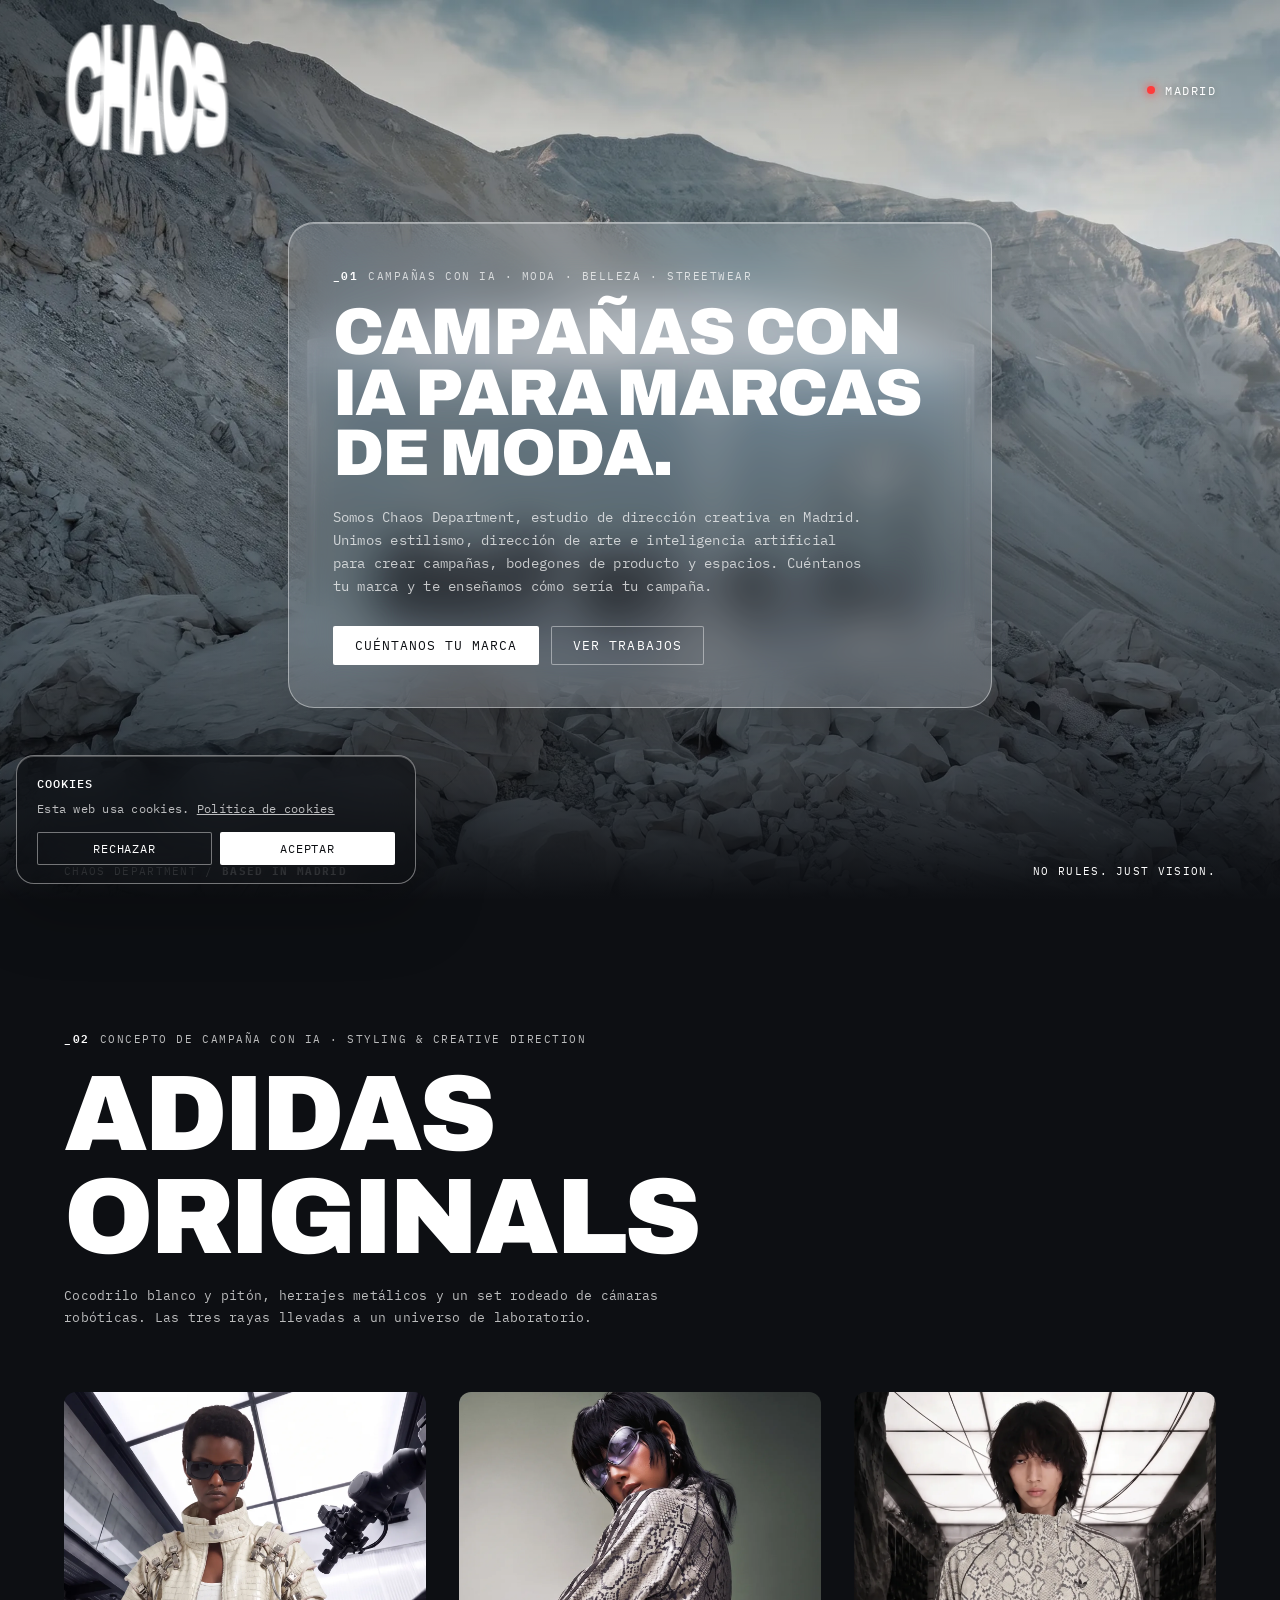
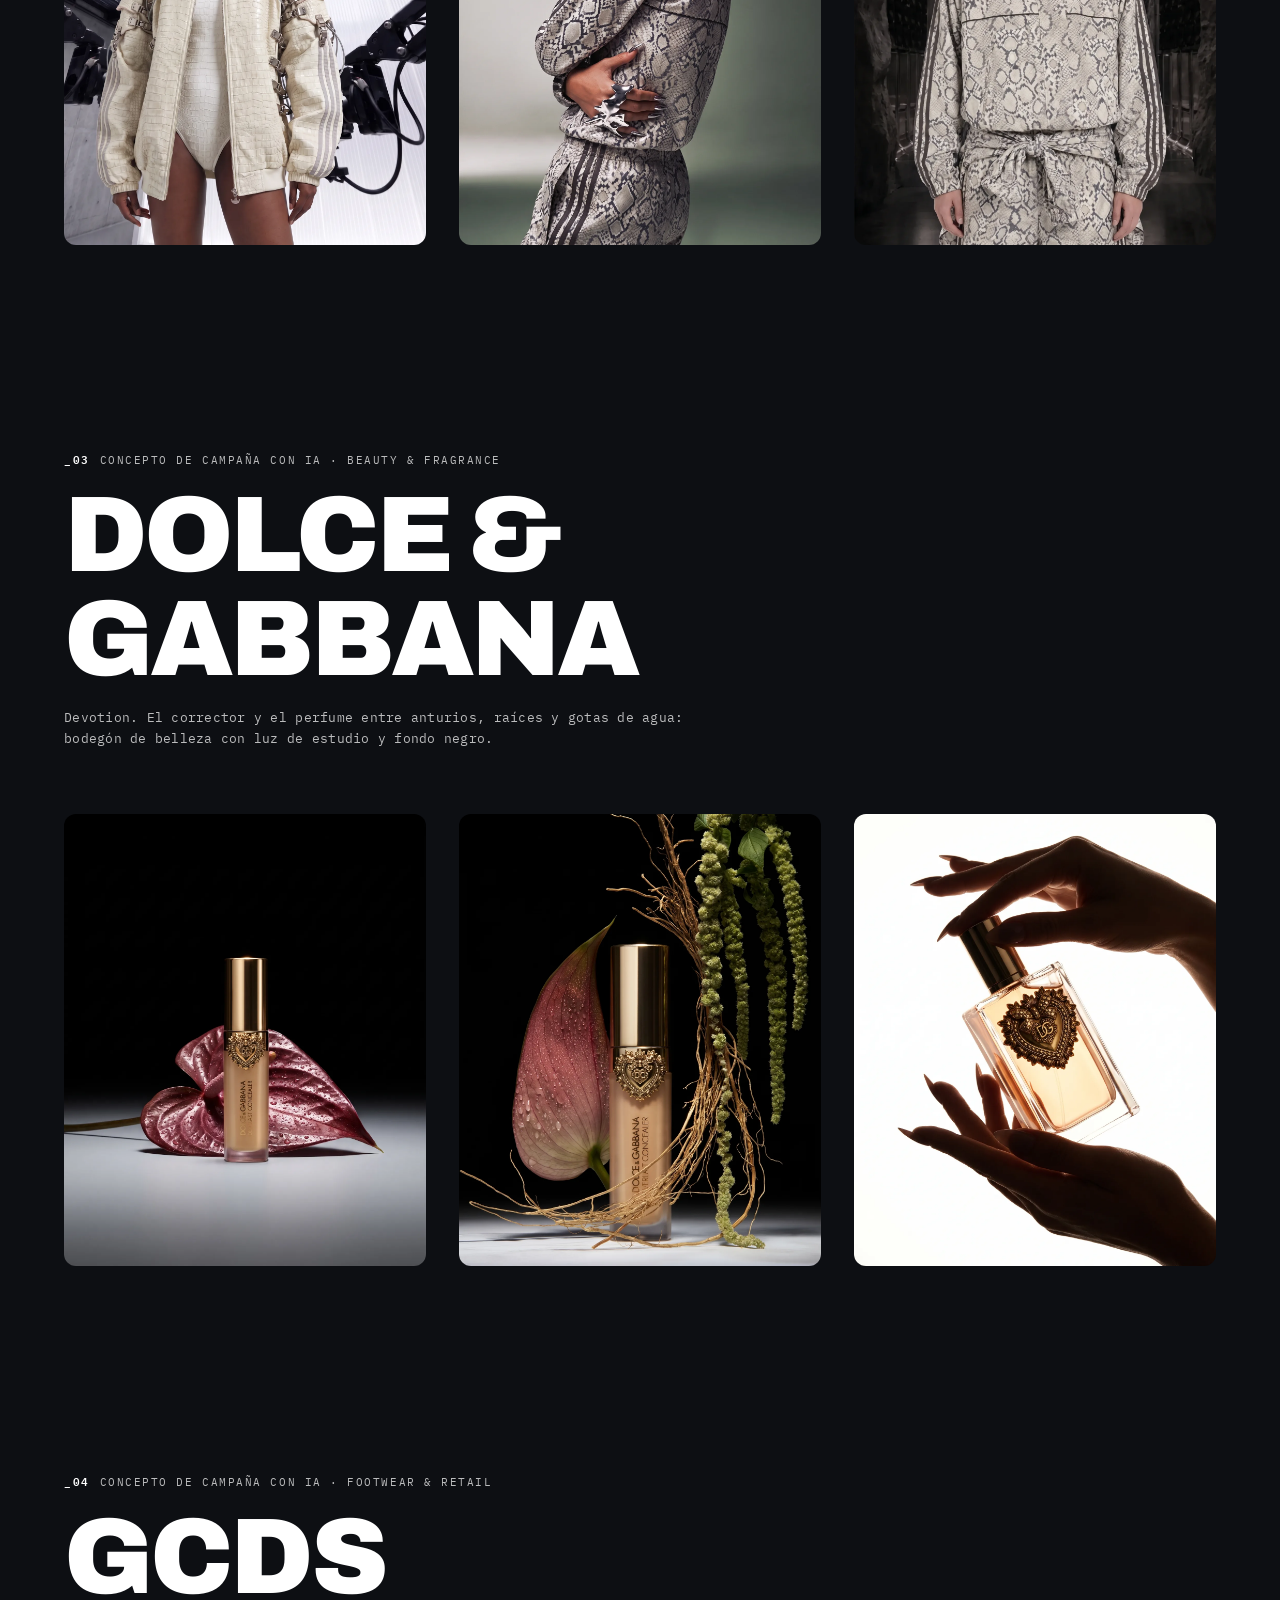
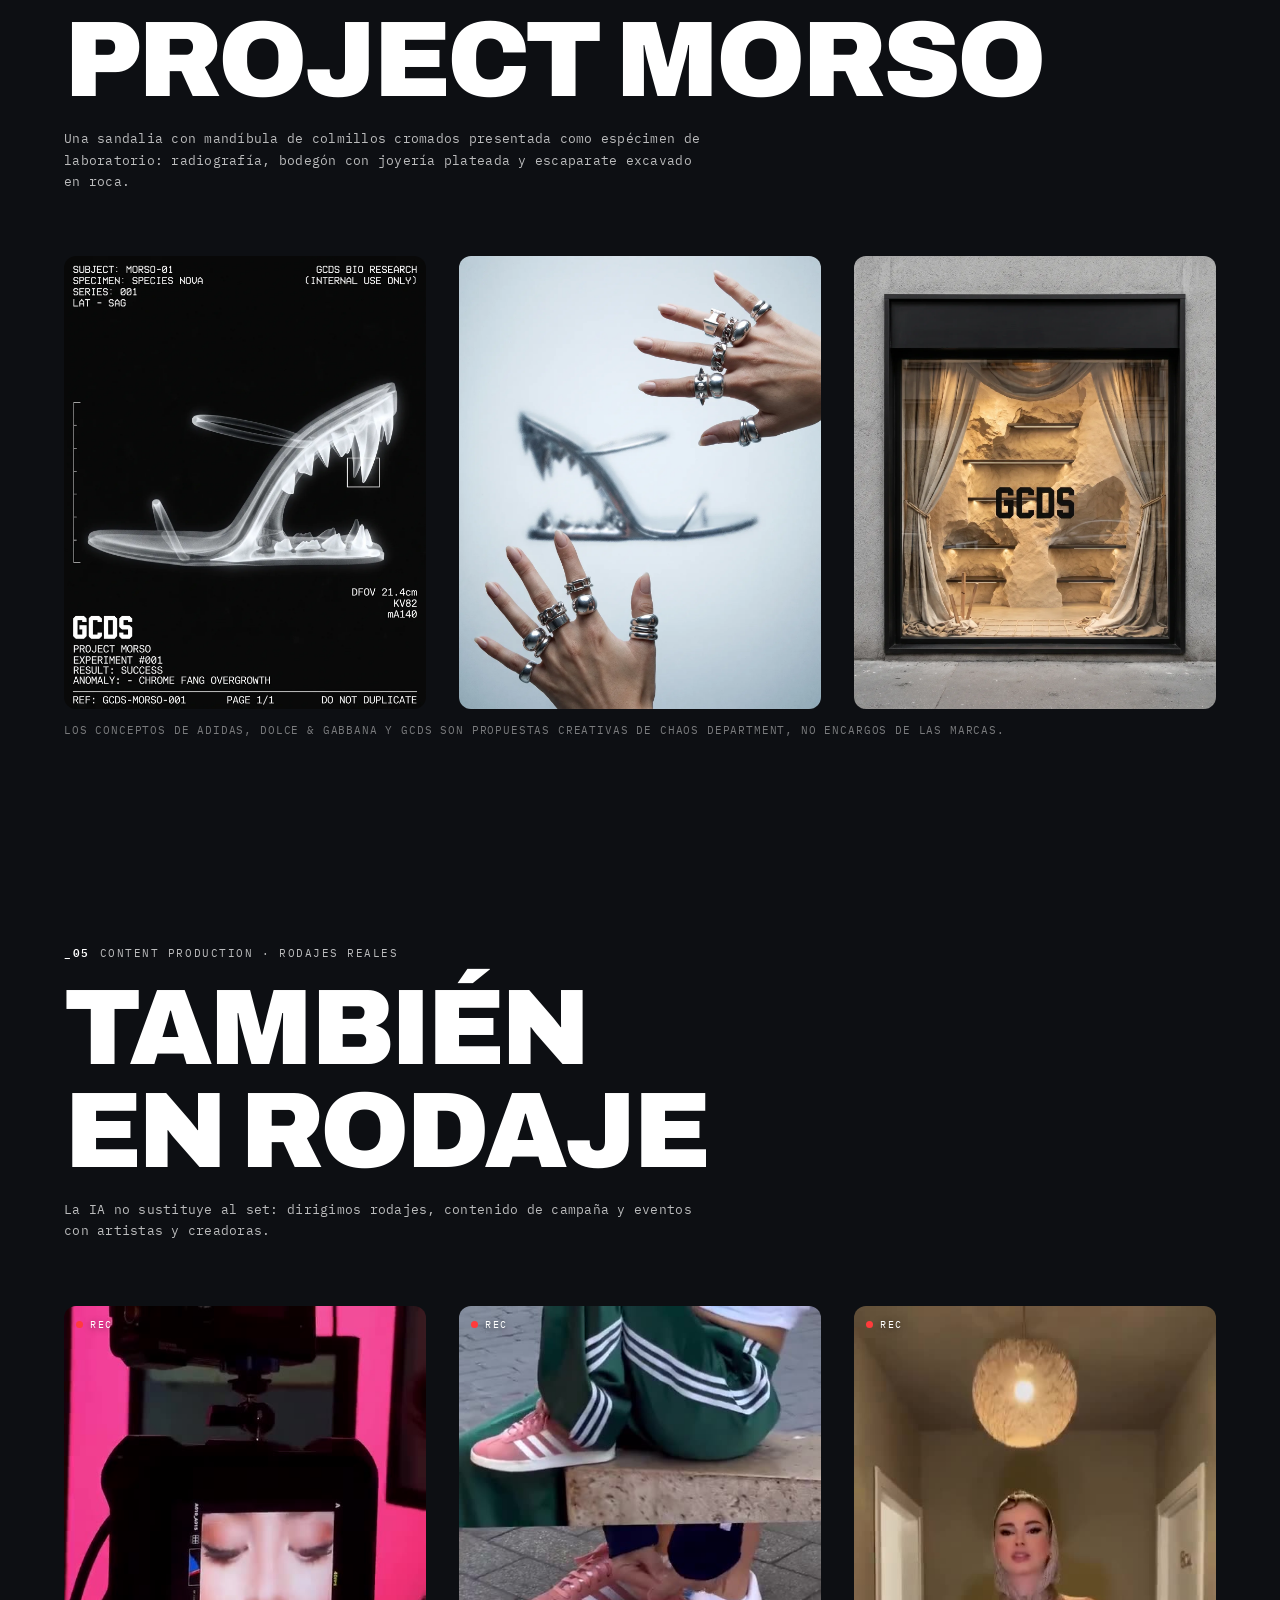
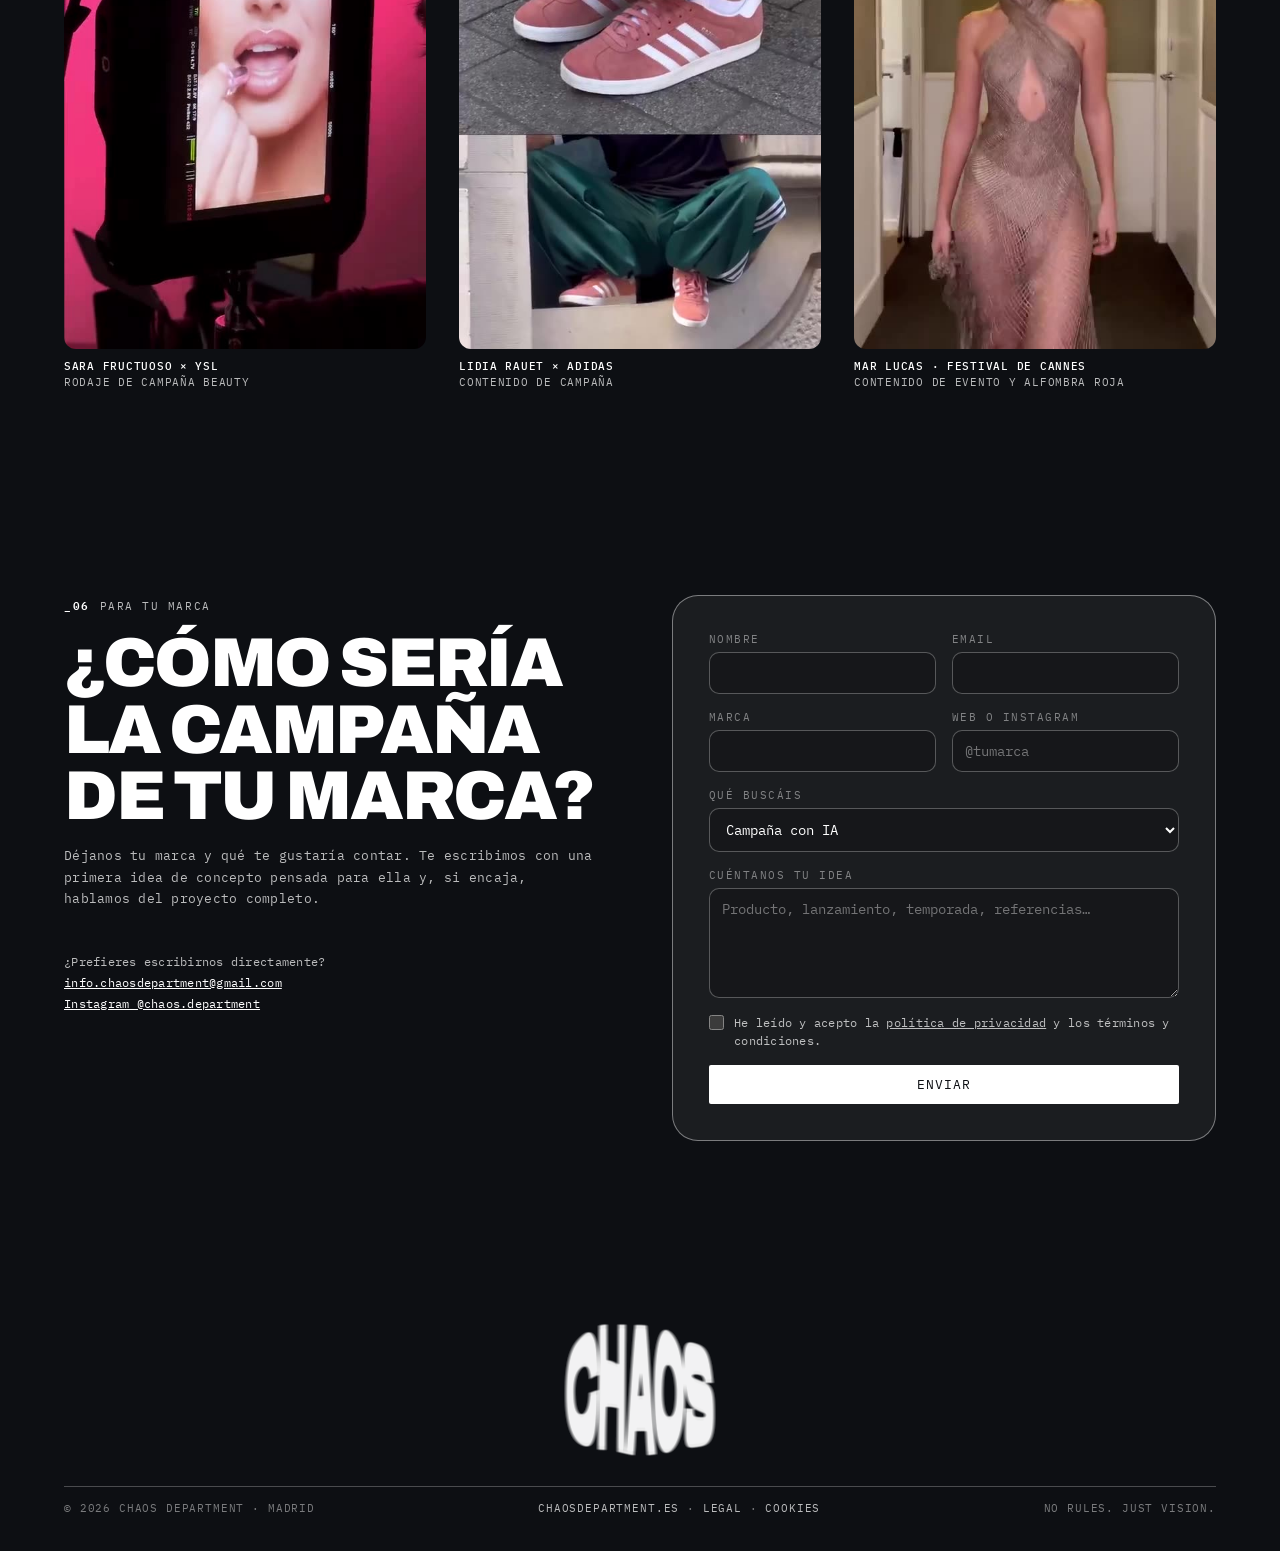
==== campana-ia/index.html @ cf20d4ab "Página de destino /campana-ia para anuncios Co-Authored-By: Claude Opus 5.5 <noreply@anthropic.com> " ====
<!DOCTYPE html>
<html lang="es">
<head>
<meta charset="utf-8">
<meta name="viewport" content="width=device-width, initial-scale=1, viewport-fit=cover">
<title>Campañas con IA para marcas de moda · CHAOS Department · Madrid</title>
<meta name="description" content="Chaos Department, estudio de dirección creativa en Madrid. Campañas con IA, estilismo y dirección de arte para marcas de moda, belleza y streetwear. Cuéntanos tu marca y te enseñamos cómo sería tu campaña.">
<link rel="canonical" href="https://chaosdepartment.es/campana-ia/">
<meta property="og:title" content="Campañas con IA para marcas de moda · CHAOS Department">
<meta property="og:description" content="Dirección creativa, estilismo y dirección de arte en Madrid. Te enseñamos cómo sería una campaña de tu marca.">
<meta property="og:image" content="https://chaosdepartment.es/img/adidas-croc-front.webp">
<meta property="og:url" content="https://chaosdepartment.es/campana-ia/">
<link rel="icon" href="../img/heart.png">
<link rel="preconnect" href="https://fonts.googleapis.com">
<link rel="preconnect" href="https://fonts.gstatic.com" crossorigin>
<link rel="stylesheet" href="https://fonts.googleapis.com/css2?family=Archivo:wght@500;800;900&family=IBM+Plex+Mono:wght@400;500;600&display=swap">
<script>
/* Google Analytics 4 y píxel de Meta: no se cargan hasta que la persona acepta las cookies */
window.dataLayer = window.dataLayer || [];
function gtag(){dataLayer.push(arguments);}
gtag('consent', 'default', { analytics_storage: 'denied', ad_storage: 'denied', ad_user_data: 'denied', ad_personalization: 'denied' });
window.chaosLoadGA = function () {
  if (window.__gaLoaded) return; window.__gaLoaded = true;
  gtag('consent', 'update', { analytics_storage: 'granted' });
  var s = document.createElement('script'); s.async = true; s.src = 'https://www.googletagmanager.com/gtag/js?id=G-2QD0M2SS1M'; document.head.appendChild(s);
  gtag('js', new Date()); gtag('config', 'G-2QD0M2SS1M');
  !function(f,b,e,v,n,t,s){if(f.fbq)return;n=f.fbq=function(){n.callMethod?n.callMethod.apply(n,arguments):n.queue.push(arguments)};if(!f._fbq)f._fbq=n;n.push=n;n.loaded=!0;n.version='2.0';n.queue=[];t=b.createElement(e);t.async=!0;t.src=v;s=b.getElementsByTagName(e)[0];s.parentNode.insertBefore(t,s)}(window,document,'script','https://connect.facebook.net/en_US/fbevents.js');
  fbq('init', '4620688844914933'); fbq('track', 'PageView');
};
try { if (localStorage.getItem('chaos_cookies') === 'granted') window.chaosLoadGA(); } catch (e) {}
window.chaosTrack = function (name, params) { if (!window.__gaLoaded) return; gtag('event', name, params || {}); if (name === 'generate_lead' && window.fbq) fbq('track', 'Lead', { content_name: (params && params.method) || '' }); };
</script>
<style>
:root {
  --ink: #fff; --ink-soft: rgba(255,255,255,.72); --ink-faint: rgba(255,255,255,.45);
  --glass: rgba(255,255,255,.14); --glass-edge: rgba(255,255,255,.42); --night: #0d0f13;
  --display: "Archivo", "Helvetica Neue", Helvetica, Arial, sans-serif;
  --mono: "IBM Plex Mono", ui-monospace, Menlo, monospace;
  --ease: cubic-bezier(.2,.7,.2,1);
  --pad: max(clamp(20px, 5vw, 80px), env(safe-area-inset-left, 0px));
  color-scheme: dark;
}
* { box-sizing: border-box; }
html { scroll-behavior: smooth; }
body { margin: 0; background: var(--night); color: var(--ink); font-family: var(--mono); font-size: 13px; letter-spacing: .02em; -webkit-font-smoothing: antialiased; }
a { color: inherit; }
img, video { display: block; max-width: 100%; }
[hidden] { display: none !important; }
:focus-visible { outline: 1.5px solid var(--ink); outline-offset: 3px; border-radius: 4px; }

.top { position: fixed; z-index: 20; inset: 0 0 auto; display: flex; justify-content: space-between; align-items: center; padding: 20px var(--pad); pointer-events: none; }
.top > * { pointer-events: auto; }
.top img { width: clamp(116px, 13vw, 176px); filter: drop-shadow(0 1px 10px rgba(0,0,0,.25)); }
.madrid { display: flex; gap: 10px; align-items: center; font-size: 12px; letter-spacing: .12em; text-transform: uppercase; text-shadow: 0 1px 8px rgba(0,0,0,.45); }
.madrid i { width: 8px; height: 8px; border-radius: 50%; background: #ff3b3b; box-shadow: 0 0 10px #ff3b3b; }

.hero { position: relative; min-height: 100svh; display: grid; place-items: center; padding: 120px var(--pad) 90px; background: url("../img/glassroom-bg.webp") center 55% / cover; }
.hero::after { content: ""; position: absolute; inset: 0; background: linear-gradient(180deg, rgba(0,0,0,.25), rgba(0,0,0,0) 35%, rgba(13,15,19,.55) 85%, var(--night)); pointer-events: none; }
.panel { position: relative; z-index: 1; width: min(44rem, 100%); border-radius: 26px; border: 1px solid var(--glass-edge); background: var(--glass);
  -webkit-backdrop-filter: blur(22px) saturate(1.35); backdrop-filter: blur(22px) saturate(1.35);
  box-shadow: 0 24px 70px rgba(0,0,0,.18), inset 0 1px 0 rgba(255,255,255,.35); padding: clamp(24px, 3.4vw, 42px) clamp(22px, 3.4vw, 44px); }
.kicker { margin: 0; font-size: 11px; text-transform: uppercase; letter-spacing: .14em; color: var(--ink-soft); }
.kicker b { color: var(--ink); font-weight: 600; margin-right: 10px; }
h1 { margin: 18px 0 0; font-family: var(--display); font-weight: 900; text-transform: uppercase; font-size: clamp(36px, 6.4vw, 66px); line-height: .92; letter-spacing: -.025em; text-wrap: balance; }
.lead { margin: 22px 0 0; font-size: 13.5px; line-height: 1.7; color: var(--ink-soft); max-width: 34rem; }
.cta { margin-top: 28px; display: flex; gap: 12px; flex-wrap: wrap; }
.btn { appearance: none; border: 0; cursor: pointer; text-decoration: none; display: inline-flex; align-items: center; justify-content: center;
  background: var(--ink); color: var(--night); font-family: var(--mono); font-size: 13px; letter-spacing: .08em; text-transform: uppercase; padding: 11px 22px; border-radius: 2px; transition: background .25s, color .25s; }
.btn:hover { background: var(--night); color: var(--ink); }
.btn.ghost { background: transparent; color: var(--ink); box-shadow: inset 0 0 0 1px var(--glass-edge); }
.btn.ghost:hover { background: var(--ink); color: var(--night); }
.hero-foot { position: absolute; z-index: 1; left: var(--pad); right: var(--pad); bottom: 22px; display: flex; justify-content: space-between; font-size: 11px; letter-spacing: .12em; text-transform: uppercase; text-shadow: 0 1px 8px rgba(0,0,0,.45); }

.feed { padding: clamp(80px, 10vw, 160px) var(--pad) 0; }
.feed > section { max-width: 1320px; margin: 0 auto; }
.feed > section + section { margin-top: clamp(120px, 16vw, 240px); }
.f-head { display: grid; gap: 16px; margin-bottom: clamp(36px, 5vw, 72px); }
.f-title { margin: 0; font-family: var(--display); font-weight: 900; text-transform: uppercase; font-size: clamp(42px, 8.4vw, 140px); line-height: .96; letter-spacing: -.035em; text-wrap: balance; }
.f-sub { margin: 0; font-size: 13px; line-height: 1.65; color: var(--ink-soft); max-width: 40rem; }
.mosaic { display: grid; grid-template-columns: repeat(3, minmax(0,1fr)); gap: clamp(16px, 2.6vw, 36px); }
.mosaic figure { margin: 0; aspect-ratio: 4 / 5; overflow: hidden; border-radius: 12px; background: #15181d; }
.mosaic img { width: 100%; height: 100%; object-fit: cover; transition: transform 1.4s var(--ease), filter .8s var(--ease); }
.mosaic figure:hover img { transform: scale(1.03); }
.note { margin-top: 14px; font-size: 10.5px; letter-spacing: .08em; text-transform: uppercase; color: var(--ink-faint); }

.reels { display: grid; grid-template-columns: repeat(3, minmax(0,1fr)); gap: clamp(16px, 2.6vw, 36px); }
.reels figure { margin: 0; display: grid; gap: 10px; }
.reels .v { position: relative; aspect-ratio: 9 / 16; overflow: hidden; border-radius: 12px; background: #15181d; }
.reels video { width: 100%; height: 100%; object-fit: cover; }
.reels figcaption { font-size: 10.5px; line-height: 1.5; text-transform: uppercase; letter-spacing: .07em; color: var(--ink-soft); }
.reels figcaption b { display: block; color: var(--ink); font-weight: 500; }
.rec { position: absolute; left: 12px; top: 12px; font-size: 10px; letter-spacing: .16em; display: inline-flex; gap: 7px; align-items: center; text-shadow: 0 1px 6px rgba(0,0,0,.5); }
.rec i { width: 7px; height: 7px; border-radius: 50%; background: #ff3b3b; }

.ask { display: grid; grid-template-columns: minmax(0,1fr) minmax(0, 34rem); gap: clamp(32px, 6vw, 96px); align-items: start; }
.ask .f-title { font-size: clamp(36px, 5.4vw, 84px); }
.form-wrap { border-radius: 26px; border: 1px solid var(--glass-edge); background: rgba(255,255,255,.06); padding: clamp(22px, 3vw, 36px); }
form { display: grid; gap: 16px; }
.field { display: grid; gap: 6px; }
.field label { font-size: 10.5px; text-transform: uppercase; letter-spacing: .14em; color: var(--ink-faint); }
.field input, .field textarea, .field select { width: 100%; font: inherit; font-size: 14px; color: var(--ink); background: rgba(0,0,0,.18); border: 1px solid rgba(255,255,255,.28); border-radius: 10px; padding: 11px 12px; }
.field select option { color: #111; }
.field textarea { min-height: 110px; resize: vertical; }
.field input::placeholder, .field textarea::placeholder { color: rgba(255,255,255,.4); }
.field input:focus, .field textarea:focus, .field select:focus { outline: none; border-color: var(--ink); }
.row2 { display: grid; grid-template-columns: 1fr 1fr; gap: 16px; }
.check { display: flex; gap: 10px; align-items: flex-start; font-size: 11.5px; line-height: 1.5; color: var(--ink-soft); }
.check input { width: 15px; height: 15px; margin: 1px 0 0; accent-color: #fff; flex: none; }
.f-note { font-size: 12px; line-height: 1.5; color: var(--ink-soft); margin: 0; }
.hp { position: absolute; left: -9999px; }
.direct { margin-top: 28px; display: grid; gap: 6px; font-size: 12px; color: var(--ink-soft); }
.direct a { color: var(--ink); }

.foot { max-width: 1320px; margin: clamp(120px, 14vw, 200px) auto 0; padding: 0 var(--pad) 36px; }
.foot img { width: clamp(110px, 12vw, 160px); margin: 0 auto 26px; opacity: .95; }
.bar { border-top: 1px solid rgba(255,255,255,.25); padding-top: 14px; display: flex; flex-wrap: wrap; gap: 8px 24px; justify-content: space-between; font-size: 10.5px; letter-spacing: .08em; text-transform: uppercase; color: var(--ink-faint); }
.bar a { color: var(--ink-soft); text-decoration: none; }

.ck { position: fixed; left: 16px; bottom: 16px; z-index: 41; width: min(25rem, calc(100% - 32px)); padding: 18px 20px; border-radius: 18px;
  border: 1px solid var(--glass-edge); background: rgba(13,15,19,.62); -webkit-backdrop-filter: blur(22px) saturate(1.35); backdrop-filter: blur(22px) saturate(1.35);
  box-shadow: 0 24px 70px rgba(0,0,0,.25), inset 0 1px 0 rgba(255,255,255,.25); font-size: 12px; line-height: 1.6; }
.ck p { margin: 0 0 14px; color: var(--ink-soft); }
.ck b { display: block; margin-bottom: 6px; font-weight: 500; letter-spacing: .08em; text-transform: uppercase; }
.ck-row { display: flex; gap: 8px; }
.ck-row .btn { flex: 1; padding: 9px 12px; font-size: 12px; }

@media (max-width: 820px) {
  .mosaic { grid-template-columns: 1fr 1fr; }
  .mosaic figure:nth-child(3) { grid-column: span 2; aspect-ratio: 16 / 11; }
  .reels { grid-template-columns: 1fr 1fr; }
  .reels figure:nth-child(3) { display: none; }
  .ask { grid-template-columns: 1fr; }
  .row2 { grid-template-columns: 1fr; }
  .hero-foot span + span { display: none; }
}
@media (prefers-reduced-motion: reduce) { html { scroll-behavior: auto; } .mosaic img { transition: none; } }
</style>
</head>
<body>

<header class="top">
  <a href="/" aria-label="CHAOS Department, inicio"><img src="../img/logo-white.png" alt="CHAOS" width="700" height="140"></a>
  <div class="madrid"><i></i>Madrid</div>
</header>

<main>
  <section class="hero" aria-labelledby="h">
    <div class="panel">
      <p class="kicker"><b>_01</b>Campañas con IA · Moda · Belleza · Streetwear</p>
      <h1 id="h">Campañas con IA para marcas de moda.</h1>
      <p class="lead">Somos Chaos Department, estudio de dirección creativa en Madrid. Unimos estilismo, dirección de arte e inteligencia artificial para crear campañas, bodegones de producto y espacios. Cuéntanos tu marca y te enseñamos cómo sería tu campaña.</p>
      <div class="cta">
        <a class="btn" href="#pide">Cuéntanos tu marca</a>
        <a class="btn ghost" href="#trabajos">Ver trabajos</a>
      </div>
    </div>
    <div class="hero-foot"><span>Chaos Department / <b>Based in Madrid</b></span><span>No rules. Just vision.</span></div>
  </section>

  <div class="feed" id="trabajos">
    <section aria-labelledby="t-adidas">
      <div class="f-head">
        <p class="kicker"><b>_02</b>Concepto de campaña con IA · Styling &amp; Creative Direction</p>
        <h2 class="f-title" id="t-adidas">adidas<br>Originals</h2>
        <p class="f-sub">Cocodrilo blanco y pitón, herrajes metálicos y un set rodeado de cámaras robóticas. Las tres rayas llevadas a un universo de laboratorio.</p>
      </div>
      <div class="mosaic">
        <figure><img src="../img/adidas-croc-front.webp" alt="Chaqueta bomber de cocodrilo blanca con hebillas metálicas y cables, rodeada de cámaras robóticas" loading="lazy"></figure>
        <figure><img src="../img/adidas-python-portrait.webp" alt="Retrato con chándal de pitón, gafas lilas y anillo metálico escultórico" loading="lazy"></figure>
        <figure><img src="../img/adidas-python-corridor.webp?v=2" alt="Modelo con chándal de pitón en un pasillo de roca con techo de luz" loading="lazy"></figure>
      </div>
    </section>

    <section aria-labelledby="t-dg">
      <div class="f-head">
        <p class="kicker"><b>_03</b>Concepto de campaña con IA · Beauty &amp; Fragrance</p>
        <h2 class="f-title" id="t-dg">Dolce &amp;<br>Gabbana</h2>
        <p class="f-sub">Devotion. El corrector y el perfume entre anturios, raíces y gotas de agua: bodegón de belleza con luz de estudio y fondo negro.</p>
      </div>
      <div class="mosaic">
        <figure><img src="../img/dg-concealer-anthurium.webp" alt="Corrector Devotion delante de un anturio granate con gotas de agua" loading="lazy"></figure>
        <figure><img src="../img/dg-concealer-roots.webp" alt="Corrector Devotion entre una hoja de anturio rosa, raíces secas y amaranto verde" loading="lazy"></figure>
        <figure><img src="../img/dg-perfume-hands.webp" alt="Frasco de perfume Devotion sostenido por dos manos a contraluz" loading="lazy"></figure>
      </div>
    </section>

    <section aria-labelledby="t-gcds">
      <div class="f-head">
        <p class="kicker"><b>_04</b>Concepto de campaña con IA · Footwear &amp; Retail</p>
        <h2 class="f-title" id="t-gcds">GCDS<br>Project Morso</h2>
        <p class="f-sub">Una sandalia con mandíbula de colmillos cromados presentada como espécimen de laboratorio: radiografía, bodegón con joyería plateada y escaparate excavado en roca.</p>
      </div>
      <div class="mosaic">
        <figure><img src="../img/gcds-xray.webp" alt="Radiografía de la sandalia Morso con colmillos y datos de laboratorio" loading="lazy"></figure>
        <figure><img src="../img/gcds-rings.webp" alt="Manos con anillos plateados delante de la sandalia de colmillos" loading="lazy"></figure>
        <figure><img src="../img/gcds-window.webp" alt="Escaparate con estanterías excavadas en roca, cortinas de lino y red de cuerda" loading="lazy"></figure>
      </div>
      <p class="note">Los conceptos de adidas, Dolce &amp; Gabbana y GCDS son propuestas creativas de Chaos Department, no encargos de las marcas.</p>
    </section>

    <section aria-labelledby="t-rodajes">
      <div class="f-head">
        <p class="kicker"><b>_05</b>Content Production · Rodajes reales</p>
        <h2 class="f-title" id="t-rodajes">También<br>en rodaje</h2>
        <p class="f-sub">La IA no sustituye al set: dirigimos rodajes, contenido de campaña y eventos con artistas y creadoras.</p>
      </div>
      <div class="reels">
        <figure><div class="v"><video src="../vid/reel-1.mp4" poster="../vid/reel-1.jpg" muted loop playsinline preload="metadata" aria-label="Rodaje de Sara Fructuoso para YSL"></video><span class="rec"><i></i>REC</span></div><figcaption><b>Sara Fructuoso × YSL</b>Rodaje de campaña beauty</figcaption></figure>
        <figure><div class="v"><video src="../vid/reel-3.mp4" poster="../vid/reel-3.jpg" muted loop playsinline preload="metadata" aria-label="Lidia Rauet para adidas"></video><span class="rec"><i></i>REC</span></div><figcaption><b>Lidia Rauet × adidas</b>Contenido de campaña</figcaption></figure>
        <figure><div class="v"><video src="../vid/reel-2.mp4" poster="../vid/reel-2.jpg" muted loop playsinline preload="metadata" aria-label="Mar Lucas en el Festival de Cannes"></video><span class="rec"><i></i>REC</span></div><figcaption><b>Mar Lucas · Festival de Cannes</b>Contenido de evento y alfombra roja</figcaption></figure>
      </div>
    </section>

    <section id="pide" aria-labelledby="t-pide">
      <div class="ask">
        <div class="f-head">
          <p class="kicker"><b>_06</b>Para tu marca</p>
          <h2 class="f-title" id="t-pide">¿Cómo sería la campaña de tu marca?</h2>
          <p class="f-sub">Déjanos tu marca y qué te gustaría contar. Te escribimos con una primera idea de concepto pensada para ella y, si encaja, hablamos del proyecto completo.</p>
          <div class="direct">
            <span>¿Prefieres escribirnos directamente?</span>
            <a href="mailto:info.chaosdepartment@gmail.com?subject=%C3%9Anete%20a%20la%20comunidad%20de%20Chaos">info.chaosdepartment@gmail.com</a>
            <a href="https://instagram.com/chaos.department" target="_blank" rel="noopener">Instagram @chaos.department</a>
          </div>
        </div>
        <div class="form-wrap">
          <form id="f" novalidate>
            <div class="row2">
              <div class="field"><label for="f-name">Nombre</label><input id="f-name" name="name" autocomplete="name" required></div>
              <div class="field"><label for="f-mail">Email</label><input id="f-mail" name="email" type="email" autocomplete="email" required></div>
            </div>
            <div class="row2">
              <div class="field"><label for="f-brand">Marca</label><input id="f-brand" name="brand" autocomplete="organization" required></div>
              <div class="field"><label for="f-web">Web o Instagram</label><input id="f-web" name="web" placeholder="@tumarca"></div>
            </div>
            <div class="field"><label for="f-type">Qué buscáis</label>
              <select id="f-type" name="type">
                <option>Campaña con IA</option>
                <option>Campaña con rodaje</option>
                <option>Cambio de estética de marca</option>
                <option>Fotografía de producto</option>
                <option>Escaparate o activación</option>
                <option>Todavía no lo sé</option>
              </select>
            </div>
            <div class="field"><label for="f-text">Cuéntanos tu idea</label><textarea id="f-text" name="text" placeholder="Producto, lanzamiento, temporada, referencias…"></textarea></div>
            <input class="hp" type="checkbox" name="botcheck" tabindex="-1" autocomplete="off" aria-hidden="true">
            <label class="check" for="f-ok"><input type="checkbox" id="f-ok" name="ok"> <span>He leído y acepto la <a href="/#legal">política de privacidad</a> y los términos y condiciones.</span></label>
            <button class="btn" type="submit">Enviar</button>
            <p class="f-note" id="f-note" hidden role="status"></p>
          </form>
        </div>
      </div>
    </section>
  </div>

  <footer class="foot">
    <img src="../img/logo-white.png" alt="CHAOS" width="700" height="140" loading="lazy">
    <div class="bar"><span>© 2026 Chaos Department · Madrid</span><span><a href="/">chaosdepartment.es</a> · <a href="/#legal">Legal</a> · <a href="#" data-ck-open>Cookies</a></span><span>No rules. Just vision.</span></div>
  </footer>
</main>

<div class="ck" id="ck" hidden role="dialog" aria-label="Aviso de cookies">
  <b>Cookies</b>
  <p>Esta web usa cookies. <a href="/#legal">Política de cookies</a></p>
  <div class="ck-row"><button class="btn ghost" type="button" data-ck="denied">Rechazar</button><button class="btn" type="button" data-ck="granted">Aceptar</button></div>
</div>

<script>
(function () {
  var ck = document.getElementById('ck'), v = null;
  try { v = localStorage.getItem('chaos_cookies'); } catch (e) {}
  if (!v) ck.hidden = false;
  document.addEventListener('click', function (e) {
    var b = e.target.closest('[data-ck]');
    if (b) { var c = b.dataset.ck; try { localStorage.setItem('chaos_cookies', c); } catch (e2) {} ck.hidden = true; if (c === 'granted') window.chaosLoadGA(); return; }
    if (e.target.closest('[data-ck-open]')) { e.preventDefault(); ck.hidden = false; }
    var m = e.target.closest('a[href^="mailto:"]'); if (m) window.chaosTrack('generate_lead', { method: 'email' });
  });

  /* Vídeos: solo se reproducen cuando están en pantalla */
  var io = new IntersectionObserver(function (es) { es.forEach(function (x) { if (x.isIntersecting) { x.target.play().catch(function () {}); } else { x.target.pause(); } }); }, { threshold: .35 });
  document.querySelectorAll('.reels video').forEach(function (vd) { io.observe(vd); });

  var f = document.getElementById('f'), note = document.getElementById('f-note');
  f.addEventListener('submit', function (e) {
    e.preventDefault();
    var name = f.name.value.trim(), mail = f.email.value.trim(), brand = f.brand.value.trim(), text = f.text.value.trim();
    note.hidden = false;
    if (!name || !mail || !brand) { note.textContent = 'Faltan datos: rellena tu nombre, tu email y el nombre de la marca.'; return; }
    if (!/^[^@\s]+@[^@\s]+\.[^@\s]+$/.test(mail)) { note.textContent = 'Ese email no parece válido. Revísalo para que podamos responderte.'; return; }
    if (!f.ok.checked) { note.textContent = 'Para enviar el mensaje tienes que aceptar la política de privacidad.'; return; }
    var btn = f.querySelector('button[type="submit"]'); btn.disabled = true; btn.textContent = 'Enviando…';
    note.textContent = 'Enviando tu mensaje…';
    var p = new URLSearchParams(location.search);
    var payload = {
      access_key: 'fd8ffcf9-936e-4fcf-a59d-7bc4e006face',
      subject: 'Nuevo contacto web CHAOS · ' + name + ' · ' + brand + ' (campaña IA)',
      from_name: 'Web CHAOS Department',
      name: name, email: mail, replyto: mail,
      marca: brand, web_instagram: f.web.value.trim(), busca: f.type.value, message: text || '(sin mensaje)',
      origen: 'Página campaña IA' + (p.get('utm_source') ? ' · ' + p.get('utm_source') + ' / ' + (p.get('utm_campaign') || '') : ''),
      privacidad: 'Aceptada', botcheck: f.botcheck.checked
    };
    var ctl = new AbortController(); var tm = setTimeout(function () { ctl.abort(); }, 20000);
    fetch('https://api.web3forms.com/submit', { method: 'POST', headers: { 'Content-Type': 'application/json', 'Accept': 'application/json' }, body: JSON.stringify(payload), signal: ctl.signal })
      .then(function (r) { return r.json(); })
      .then(function (j) {
        if (j && j.success) { note.textContent = 'Recibido, ' + name + '. Te escribimos a ' + mail + ' con una primera idea para ' + brand + '.'; f.reset(); window.chaosTrack('generate_lead', { method: 'formulario_campana_ia' }); }
        else { note.textContent = 'No se ha podido enviar. Escríbenos a info.chaosdepartment@gmail.com.'; }
      })
      .catch(function () { note.textContent = 'No se ha podido enviar. Escríbenos directamente a info.chaosdepartment@gmail.com.'; })
      .finally(function () { clearTimeout(tm); btn.disabled = false; btn.textContent = 'Enviar'; });
  });
})();
</script>
</body>
</html>
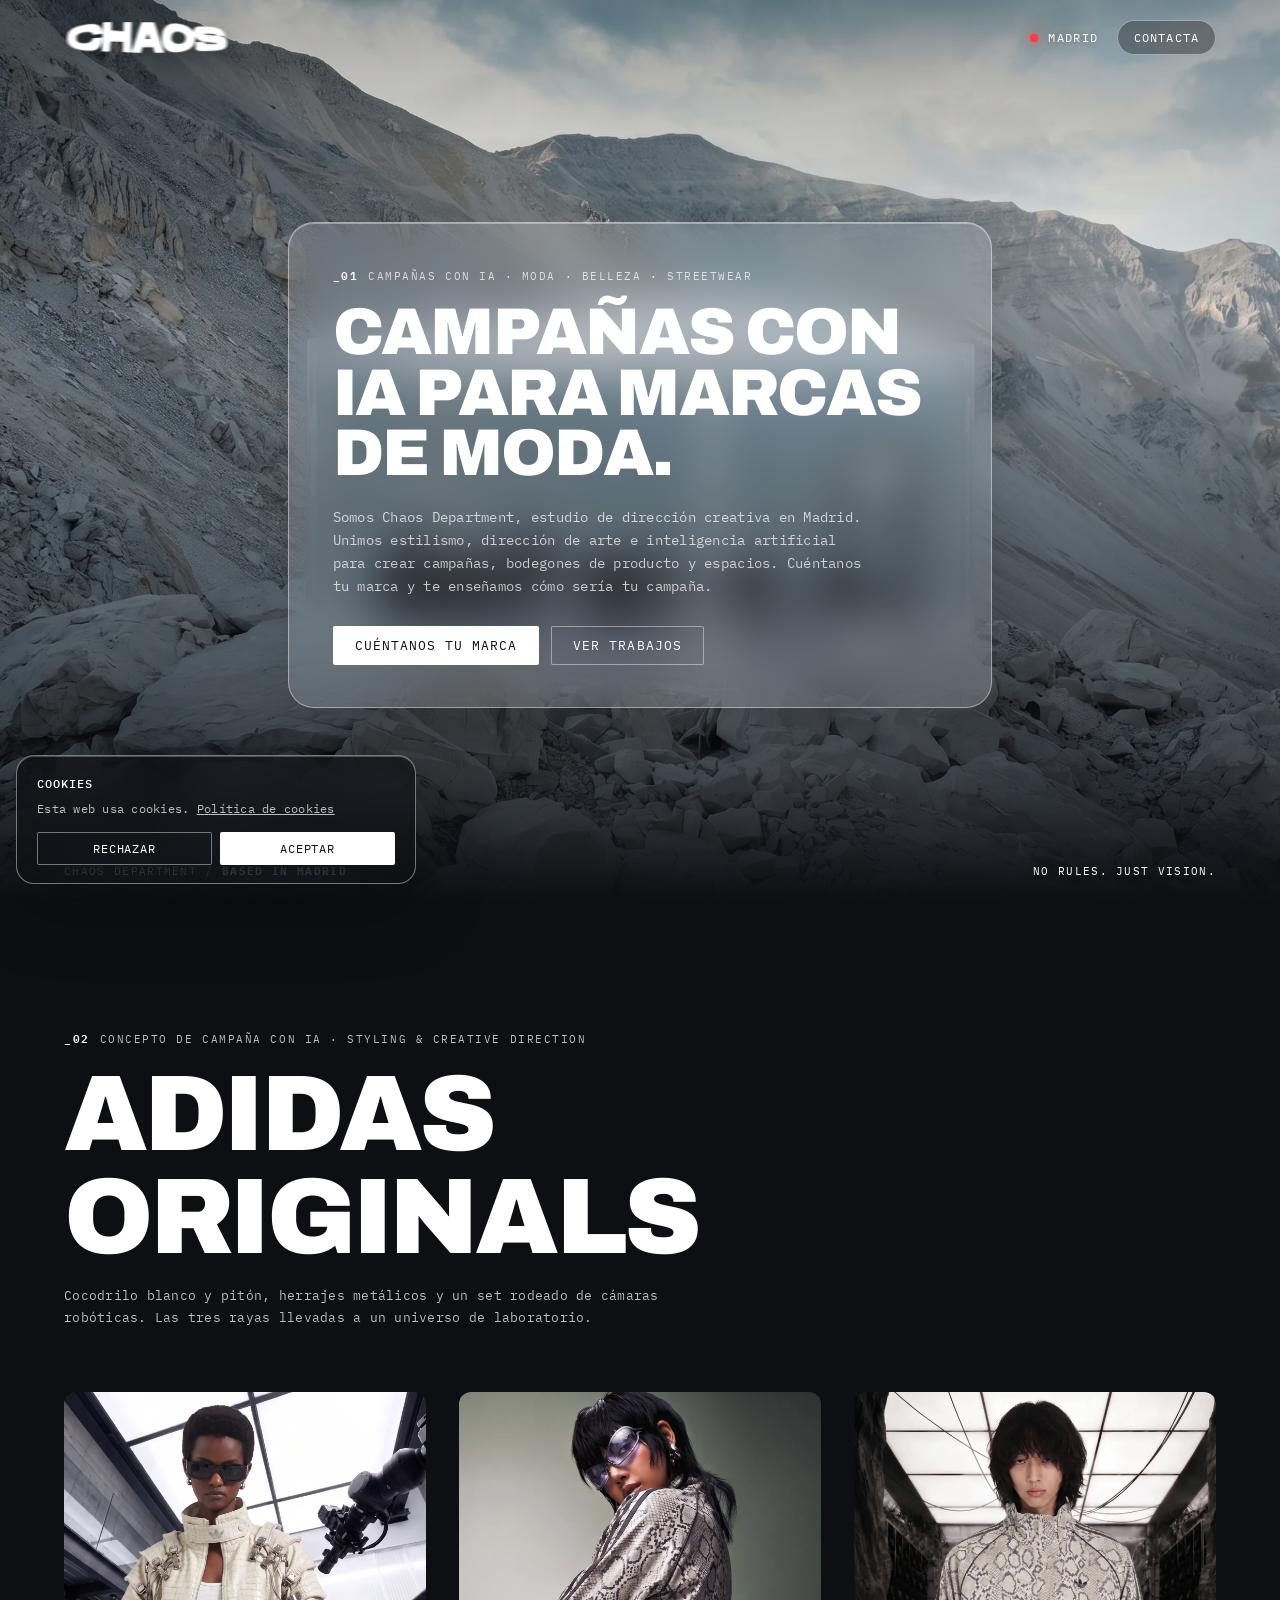
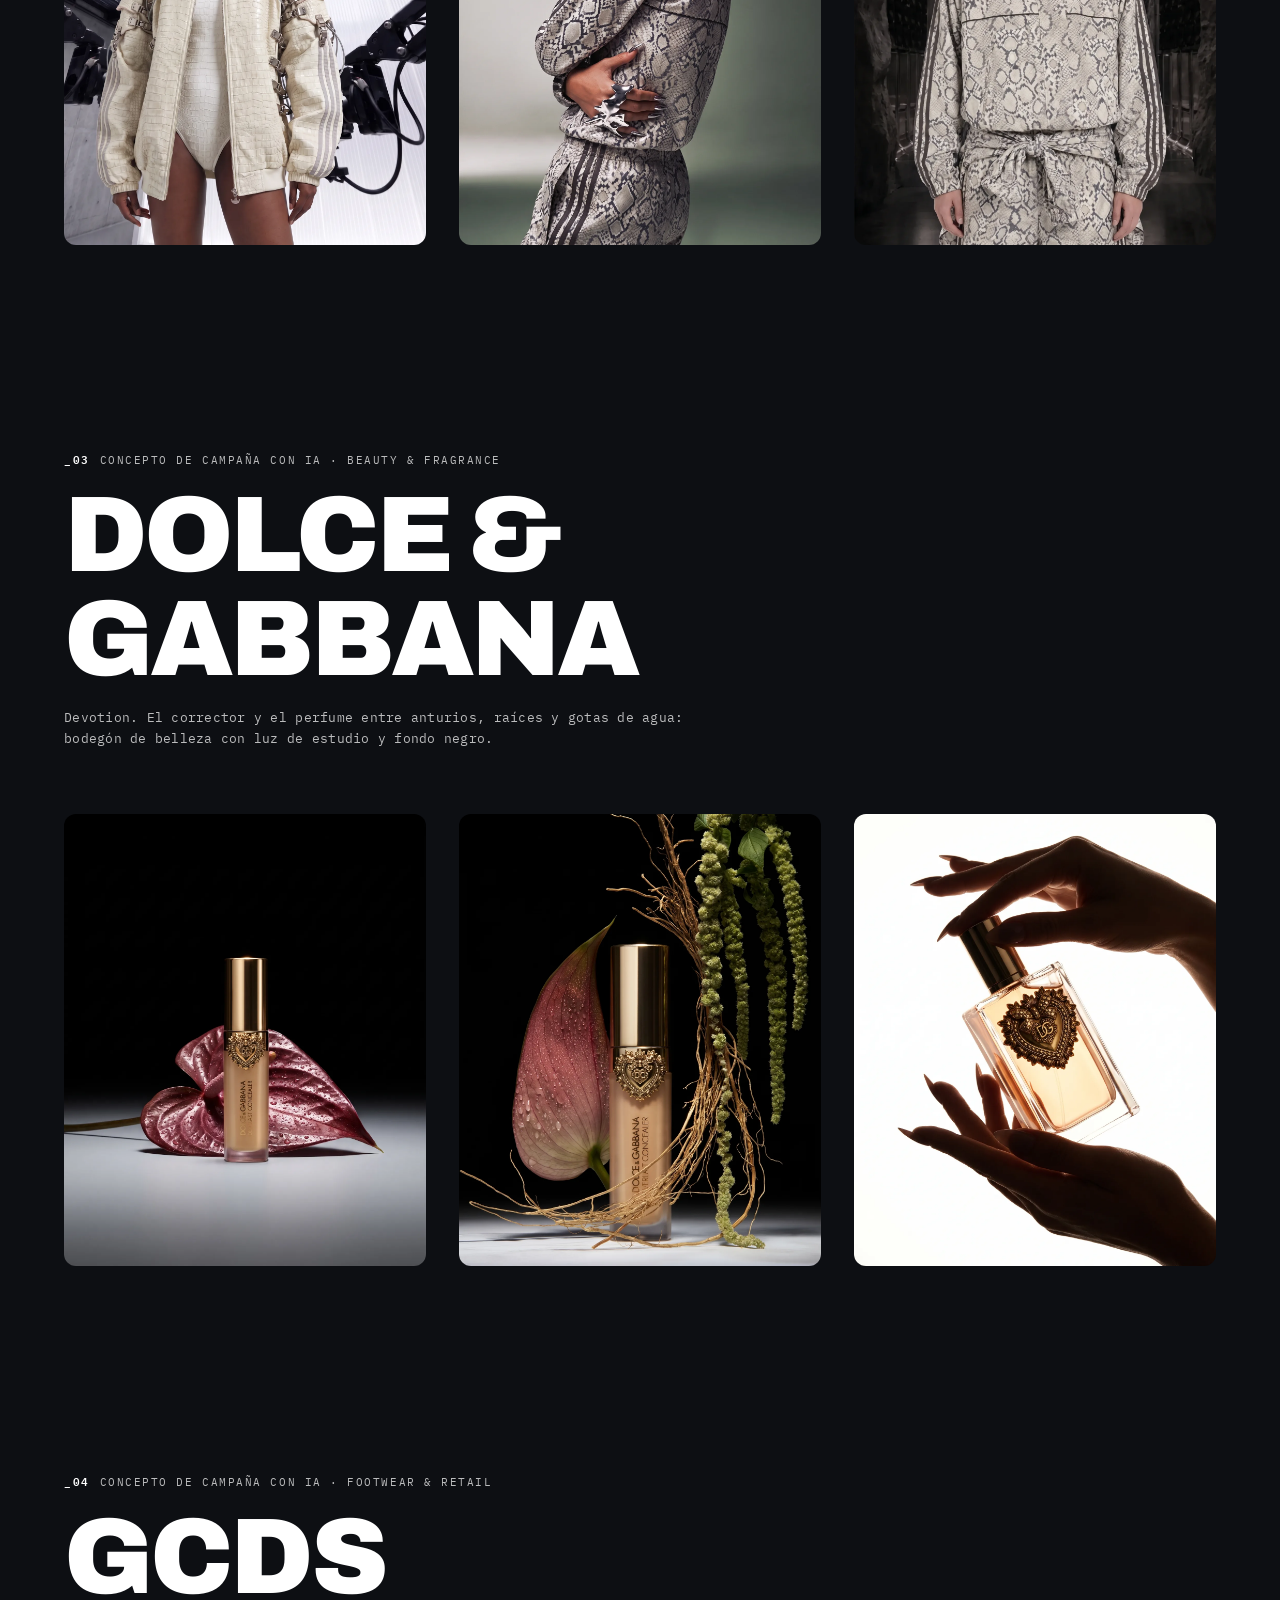
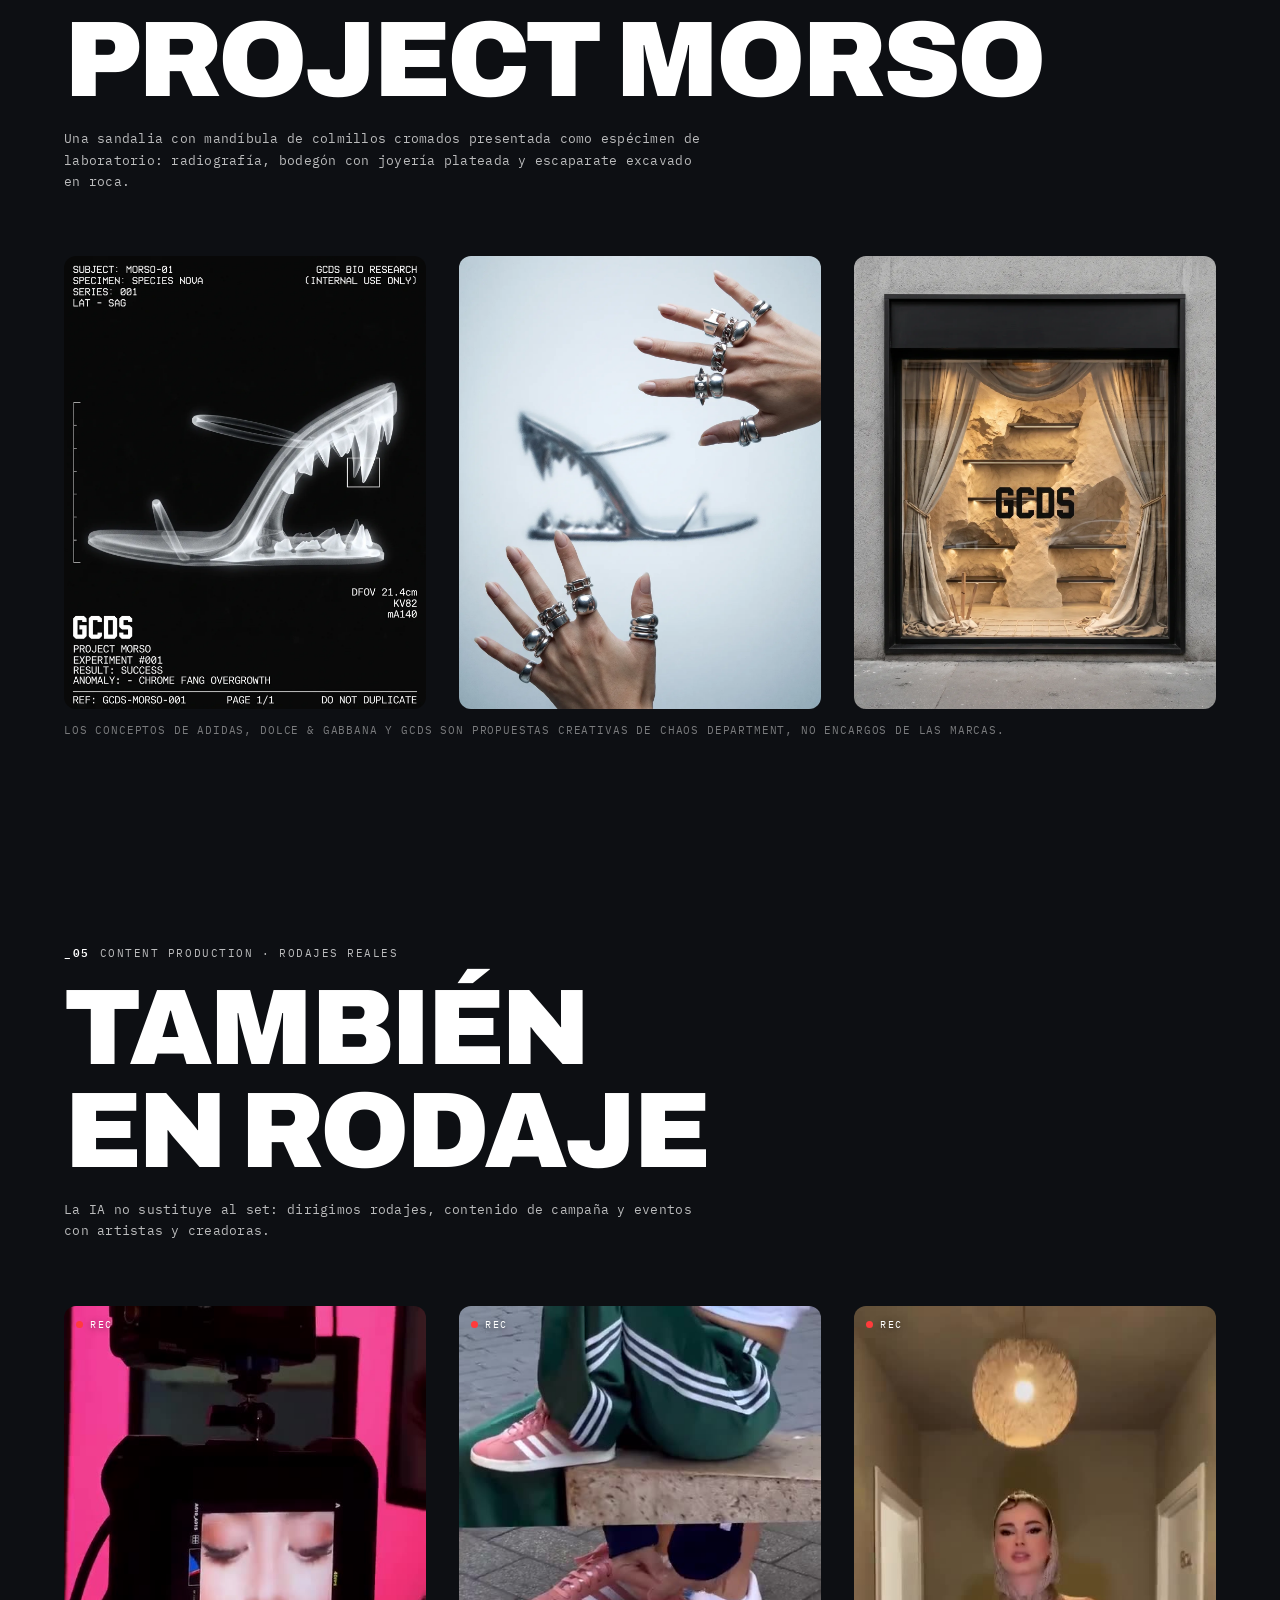
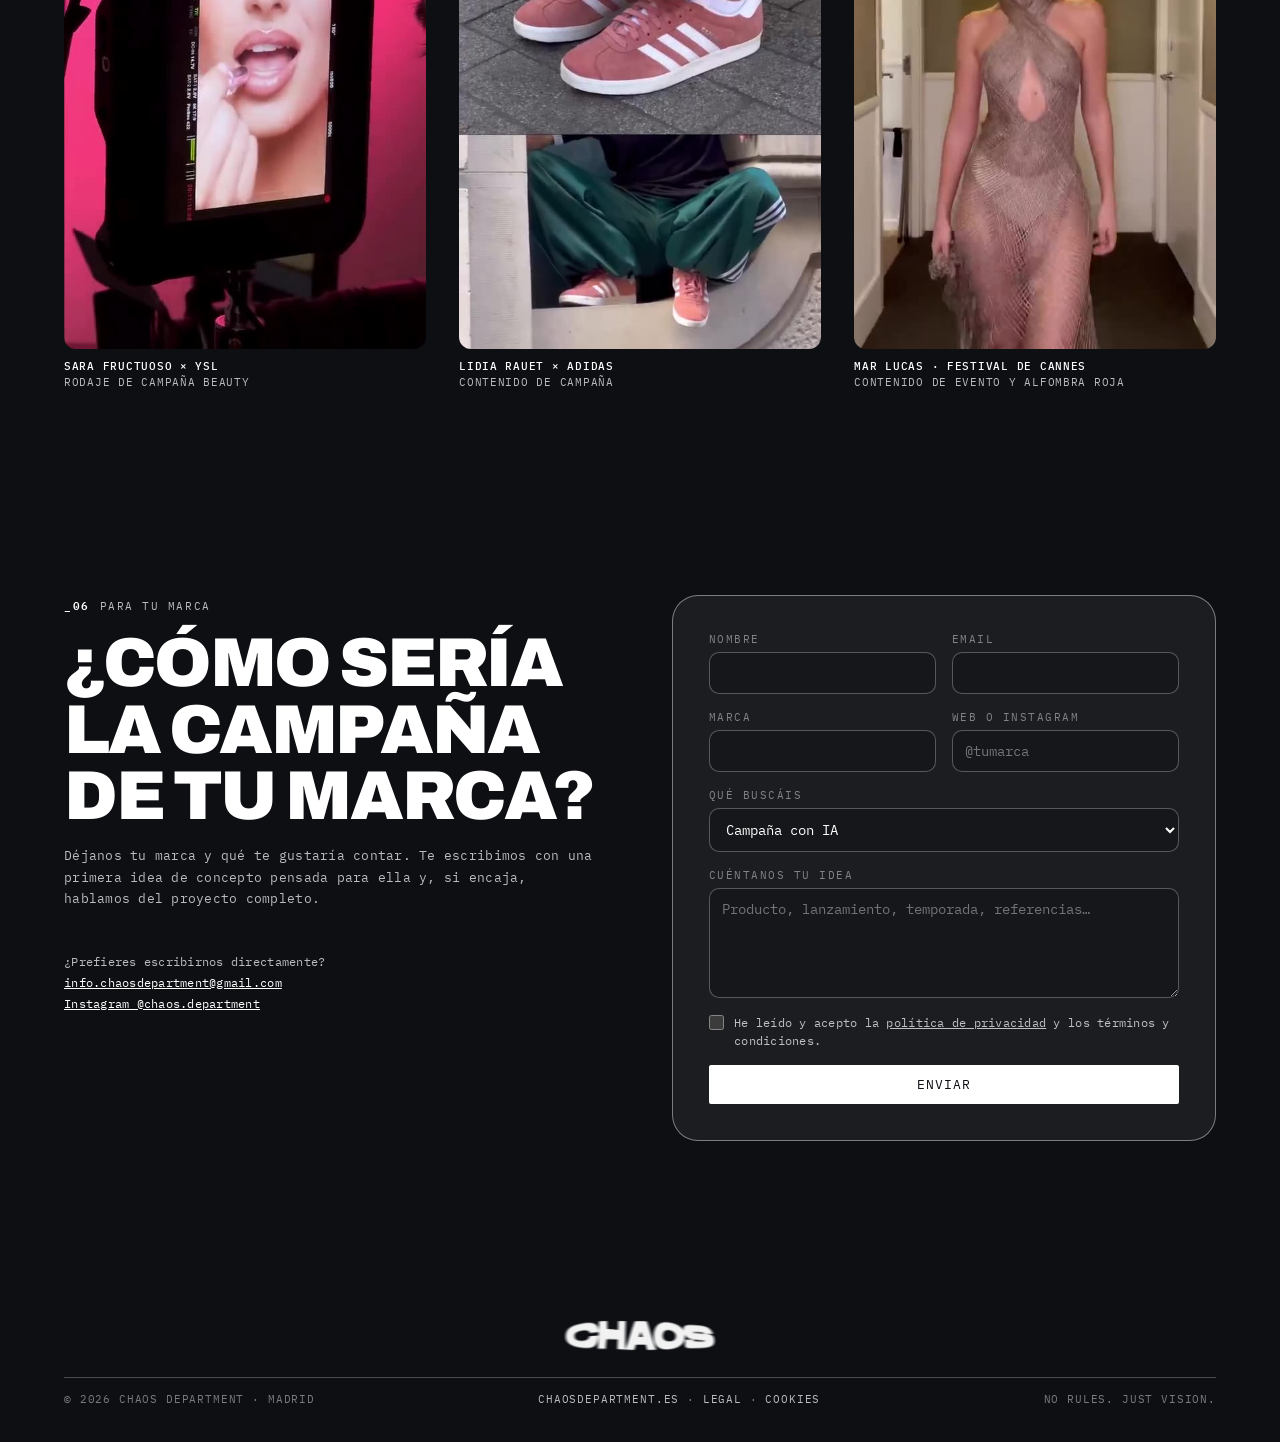
==== commit 741ad173: "Landing: logo sin deformar, botón Contacta fijo y en cabecera Co-Authored-By: Claude Opus 5.5 <norep" ====
--- a/campana-ia/index.html
+++ b/campana-ia/index.html
@@ -44,13 +44,15 @@
 html { scroll-behavior: smooth; }
 body { margin: 0; background: var(--night); color: var(--ink); font-family: var(--mono); font-size: 13px; letter-spacing: .02em; -webkit-font-smoothing: antialiased; }
 a { color: inherit; }
-img, video { display: block; max-width: 100%; }
+img, video { display: block; max-width: 100%; height: auto; }
 [hidden] { display: none !important; }
 :focus-visible { outline: 1.5px solid var(--ink); outline-offset: 3px; border-radius: 4px; }
 
 .top { position: fixed; z-index: 20; inset: 0 0 auto; display: flex; justify-content: space-between; align-items: center; padding: 20px var(--pad); pointer-events: none; }
 .top > * { pointer-events: auto; }
-.top img { width: clamp(116px, 13vw, 176px); filter: drop-shadow(0 1px 10px rgba(0,0,0,.25)); }
+.top::before { content: ""; position: absolute; inset: 0 0 -40px; z-index: -1; background: linear-gradient(180deg, rgba(13,15,19,.85), rgba(13,15,19,0)); opacity: 0; transition: opacity .4s var(--ease); }
+.top.solid::before { opacity: 1; }
+.top img { width: clamp(116px, 13vw, 176px); height: auto; filter: drop-shadow(0 1px 10px rgba(0,0,0,.25)); }
 .madrid { display: flex; gap: 10px; align-items: center; font-size: 12px; letter-spacing: .12em; text-transform: uppercase; text-shadow: 0 1px 8px rgba(0,0,0,.45); }
 .madrid i { width: 8px; height: 8px; border-radius: 50%; background: #ff3b3b; box-shadow: 0 0 10px #ff3b3b; }
 
@@ -79,7 +81,7 @@
 .f-sub { margin: 0; font-size: 13px; line-height: 1.65; color: var(--ink-soft); max-width: 40rem; }
 .mosaic { display: grid; grid-template-columns: repeat(3, minmax(0,1fr)); gap: clamp(16px, 2.6vw, 36px); }
 .mosaic figure { margin: 0; aspect-ratio: 4 / 5; overflow: hidden; border-radius: 12px; background: #15181d; }
-.mosaic img { width: 100%; height: 100%; object-fit: cover; transition: transform 1.4s var(--ease), filter .8s var(--ease); }
+.mosaic img { width: 100%; height: 100% !important; object-fit: cover; transition: transform 1.4s var(--ease), filter .8s var(--ease); }
 .mosaic figure:hover img { transform: scale(1.03); }
 .note { margin-top: 14px; font-size: 10.5px; letter-spacing: .08em; text-transform: uppercase; color: var(--ink-faint); }
 
@@ -112,7 +114,7 @@
 .direct a { color: var(--ink); }
 
 .foot { max-width: 1320px; margin: clamp(120px, 14vw, 200px) auto 0; padding: 0 var(--pad) 36px; }
-.foot img { width: clamp(110px, 12vw, 160px); margin: 0 auto 26px; opacity: .95; }
+.foot img { width: clamp(110px, 12vw, 160px); height: auto; margin: 0 auto 26px; opacity: .95; }
 .bar { border-top: 1px solid rgba(255,255,255,.25); padding-top: 14px; display: flex; flex-wrap: wrap; gap: 8px 24px; justify-content: space-between; font-size: 10.5px; letter-spacing: .08em; text-transform: uppercase; color: var(--ink-faint); }
 .bar a { color: var(--ink-soft); text-decoration: none; }
 
@@ -124,6 +126,18 @@
 .ck-row { display: flex; gap: 8px; }
 .ck-row .btn { flex: 1; padding: 9px 12px; font-size: 12px; }
 
+.fab { position: fixed; z-index: 30; right: max(16px, env(safe-area-inset-right, 0px)); bottom: max(16px, env(safe-area-inset-bottom, 0px));
+  display: inline-flex; align-items: center; gap: 10px; padding: 13px 20px; border-radius: 999px; text-decoration: none;
+  font-family: var(--mono); font-size: 12px; letter-spacing: .1em; text-transform: uppercase; color: var(--ink);
+  border: 1px solid var(--glass-edge); background: rgba(13,15,19,.55); -webkit-backdrop-filter: blur(18px) saturate(1.3); backdrop-filter: blur(18px) saturate(1.3);
+  box-shadow: 0 14px 40px rgba(0,0,0,.3), inset 0 1px 0 rgba(255,255,255,.25); transition: opacity .35s var(--ease), transform .35s var(--ease), background .25s, color .25s; }
+.fab:hover { background: var(--ink); color: var(--night); }
+.fab i { width: 7px; height: 7px; border-radius: 50%; background: #ff3b3b; box-shadow: 0 0 8px #ff3b3b; }
+.fab.off { opacity: 0; transform: translateY(12px); pointer-events: none; }
+.top-cta { pointer-events: auto; text-decoration: none; font-size: 11.5px; letter-spacing: .1em; text-transform: uppercase; padding: 9px 16px; border-radius: 999px; border: 1px solid var(--glass-edge); background: rgba(13,15,19,.35); -webkit-backdrop-filter: blur(14px); backdrop-filter: blur(14px); }
+.top-cta:hover { background: var(--ink); color: var(--night); }
+.top-r { display: flex; align-items: center; gap: 18px; }
+@media (max-width: 820px) { .top-r .madrid { display: none; } }
 @media (max-width: 820px) {
   .mosaic { grid-template-columns: 1fr 1fr; }
   .mosaic figure:nth-child(3) { grid-column: span 2; aspect-ratio: 16 / 11; }
@@ -140,7 +154,7 @@
 
 <header class="top">
   <a href="/" aria-label="CHAOS Department, inicio"><img src="../img/logo-white.png" alt="CHAOS" width="700" height="140"></a>
-  <div class="madrid"><i></i>Madrid</div>
+  <div class="top-r"><div class="madrid"><i></i>Madrid</div><a class="top-cta" href="#pide">Contacta</a></div>
 </header>
 
 <main>
@@ -260,6 +274,8 @@
   </footer>
 </main>
 
+<a class="fab off" id="fab" href="#pide"><i></i>Contacta con nosotros</a>
+
 <div class="ck" id="ck" hidden role="dialog" aria-label="Aviso de cookies">
   <b>Cookies</b>
   <p>Esta web usa cookies. <a href="/#legal">Política de cookies</a></p>
@@ -277,6 +293,14 @@
     if (e.target.closest('[data-ck-open]')) { e.preventDefault(); ck.hidden = false; }
     var m = e.target.closest('a[href^="mailto:"]'); if (m) window.chaosTrack('generate_lead', { method: 'email' });
   });
+
+  /* Botón flotante: aparece al bajar y se oculta cuando el formulario está a la vista */
+  var fab = document.getElementById('fab'), hero = document.querySelector('.hero'), pide = document.getElementById('pide');
+  var heroOn = true, pideOn = false, topBar = document.querySelector('.top');
+  var upd = function () { fab.classList.toggle('off', heroOn || pideOn); topBar.classList.toggle('solid', !heroOn); };
+  new IntersectionObserver(function (es) { heroOn = es[0].intersectionRatio > .35; upd(); }, { threshold: [0, .35, 1] }).observe(hero);
+  new IntersectionObserver(function (es) { pideOn = es[0].isIntersecting; upd(); }, { threshold: .15 }).observe(pide);
+  fab.addEventListener('click', function () { window.chaosTrack('click_contacta', { place: 'boton_flotante' }); });
 
   /* Vídeos: solo se reproducen cuando están en pantalla */
   var io = new IntersectionObserver(function (es) { es.forEach(function (x) { if (x.isIntersecting) { x.target.play().catch(function () {}); } else { x.target.pause(); } }); }, { threshold: .35 });
